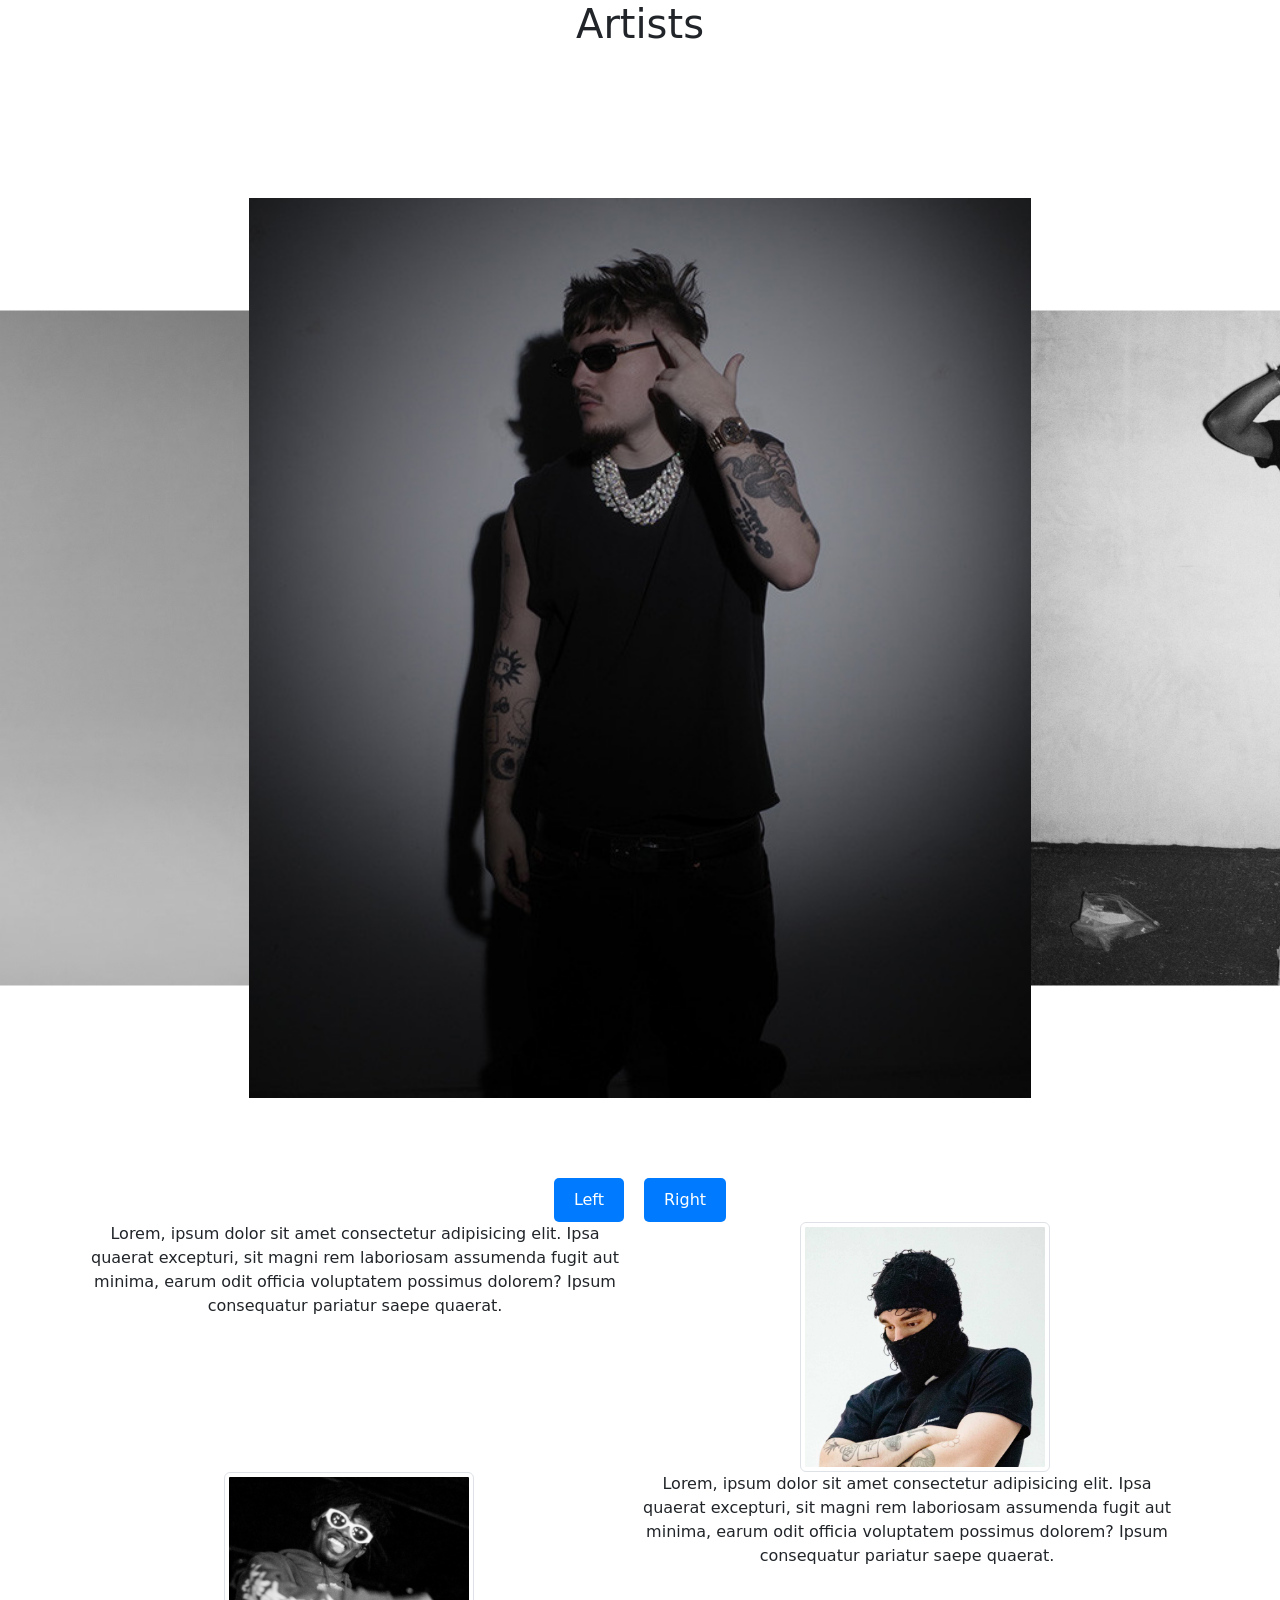
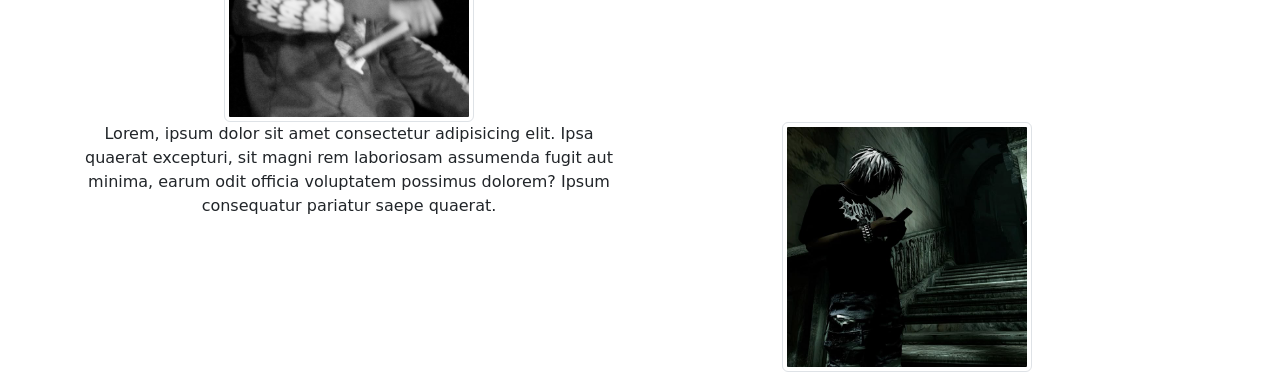
==== artists.html @ 081e4369 "alapok carousel megcsinalva, buttonok meg rosszak" ====
<!DOCTYPE html>
<html lang="hu">

<head>
    <meta charset="utf-8">
    <meta name="viewport" content="width=device-width, initial-scale=1">
    <title>Artists</title>
    <link href="https://cdn.jsdelivr.net/npm/bootstrap@5.3.8/dist/css/bootstrap.min.css" rel="stylesheet"
        integrity="sha384-sRIl4kxILFvY47J16cr9ZwB07vP4J8+LH7qKQnuqkuIAvNWLzeN8tE5YBujZqJLB" crossorigin="anonymous">
    <link rel="stylesheet" href="artits.css">
</head>

<body>
    <main class="container text-center">
        <h1>Artists</h1>
        <div class="carousel-wrapper">
            <div id="artistCarousel" class="carousel-container">
                <div class="carousel-card" id="carti">
                    <img src="képek/carti.png" class="carousel-img"  id="cartikep" alt="carti" title="carti">
                </div>
                <div class="carousel-card" id="yeat">
                    <img src="képek/yeat.png" class="carousel-img" id="yeatkep" alt="yeat" title="yeat">
                </div>
                <div class="carousel-card" id="ken">
                    <img src="képek/ken.png" class="carousel-img" id="kenkep" alt="ken" title="ken">
                </div>
            </div>
            <div class="carousel-controls">
                <button id="prevBtn" class="carousel-btn">Left</button>
                <button id="nextBtn" class="carousel-btn">Right</button>
            </div>
        </div>
        <div class="row">
            <div class="col">
                Lorem, ipsum dolor sit amet consectetur adipisicing elit. Ipsa quaerat excepturi, sit magni rem
                laboriosam assumenda fugit aut minima, earum odit officia voluptatem possimus dolorem? Ipsum consequatur
                pariatur saepe quaerat.
            </div>
            <div class="col" id="yeatszoveg">
                <img src="képek/yeatpfp.png" class="img-thumbnail" id="yeatpfp" alt="yeatpfp" title="yeatpfp">
            </div>
            <div class="row">
                <div class="col">
                    <img src="képek/cartipfp.png" class="img-thumbnail" id="cartipfp" alt="cartipfp" title="cartipfp">
                </div>
                <div class="col">
                    Lorem, ipsum dolor sit amet consectetur adipisicing elit. Ipsa quaerat excepturi, sit magni rem
                    laboriosam assumenda fugit aut minima, earum odit officia voluptatem possimus dolorem? Ipsum consequatur
                    pariatur saepe quaerat.
                </div>
            </div>
            <div class="row">
                <div class="col">
                    Lorem, ipsum dolor sit amet consectetur adipisicing elit. Ipsa quaerat excepturi, sit magni rem
                    laboriosam assumenda fugit aut minima, earum odit officia voluptatem possimus dolorem? Ipsum consequatur
                    pariatur saepe quaerat.
                </div>
                <div class="col">
                    <img src="képek/kenpfp.png" class="img-thumbnail" id="kenpfp" alt="kenpfp" title="kenpfp">
                </div>
            </div>
        </div>
    </main>
























    <script src="https://cdn.jsdelivr.net/npm/bootstrap@5.3.8/dist/js/bootstrap.bundle.min.js"
        integrity="sha384-FKyoEForCGlyvwx9Hj09JcYn3nv7wiPVlz7YYwJrWVcXK/BmnVDxM+D2scQbITxI"
        crossorigin="anonymous"></script>
    <script>
        const cards = document.querySelectorAll('.carousel-card');
        const prevBtn = document.getElementById('prevBtn');
        const nextBtn = document.getElementById('nextBtn');
        const carousel = document.getElementById('artistCarousel');
        
        let cardOrder = ['carti', 'yeat', 'ken']; // left, center, right

        function updatePositions() {
            cards.forEach(card => {
                card.classList.remove('center', 'left', 'right');
            });
            
            // Assign positions based on current order
            document.getElementById(cardOrder[0]).classList.add('left');
            document.getElementById(cardOrder[1]).classList.add('center');
            document.getElementById(cardOrder[2]).classList.add('right');
        }

        function rotateRight() {
            // Add animation class
            cards.forEach(card => card.classList.add('animating'));
            
            // Rotate order clockwise: right -> center -> left -> right
            const last = cardOrder.pop();
            cardOrder.unshift(last);
            
            // Update positions after animation
            setTimeout(() => {
                updatePositions();
                cards.forEach(card => card.classList.remove('animating'));
            }, 600);
        }

        function rotateLeft() {
            // Add animation class
            cards.forEach(card => card.classList.add('animating'));
            
            // Rotate order counter-clockwise: left -> right -> center -> left
            const first = cardOrder.shift();
            cardOrder.push(first);
            
            // Update positions after animation
            setTimeout(() => {
                updatePositions();
                cards.forEach(card => card.classList.remove('animating'));
            }, 600);
        }

        // Initialize positions
        updatePositions();

        prevBtn.addEventListener('click', rotateLeft);
        nextBtn.addEventListener('click', rotateRight);
    </script>
</body>

</html>
---- artits.css ----
body{

}
#prevBtn{
    
}
#nextBtn{
    
}
.carousel-wrapper {
    margin-top: 100px;
}
.carousel-controls {
    display: flex;
    align-items: center;
    justify-content: center;
    gap: 20px;
    margin-top: 30px;
}
.carousel-btn {
    padding: 10px 20px;
    font-size: 16px;
    background-color: #007bff;
    color: white;
    border: none;
    border-radius: 5px;
    cursor: pointer;
    transition: background-color 0.3s;
}
.carousel-btn:hover {
    background-color: #0056b3;
}
#artistCarousel{
    position: relative;
    width: 100%;
    max-width: 1300px;
    height: 1000px;
    margin: 0 auto;
    perspective: 1000px;
}
.carousel-container{
    position: relative;
    width: 100%;
    height: 100%;
}
.carousel-card{
    position: absolute;
    width: 100%;
    height: 1000px;
    border-radius: 10px;
    transition: all 1s ease-in-out;
    display: flex;
    align-items: center;
    justify-content: center;
    top: 50%;
    left: 50%;
    transform: translate(-50%, -50%);
}
.carousel-card.center {
    z-index: 30;
    width: 100%;
    height: 1000px;
    filter: brightness(1);
}
.carousel-card.left {
    z-index: 20;
    transform: translate(calc(-95% - 180px), -50%) scale(0.75);
    filter: grayscale(1);
}
.carousel-card.right {
    z-index: 20;
    transform: translate(calc(-5% + 180px), -50%) scale(0.75);
    filter: grayscale(1);
}

@keyframes rotateCarousel {
    0% {
        opacity: 1;
    }
    50% {
        opacity: 0.8;
    }
    100% {
        opacity: 1;
    }
}
.carousel-img{
    width: 100%;
    height: 100%;
    object-fit: cover;
}
#yeatpfp{
    width: 250px;
    height: 250px;
}
#cartipfp{
    width: 250px;
    height: 250px;
}
#kenpfp{
    width: 250px;
    height: 250px;
}
#cartikep{
    width: 70%;
    height: 90%;
}
#yeatkep{
    width: 70%;
    height: 90%;
}
#kenkep{
    width: 70%;
    height: 90%;
}
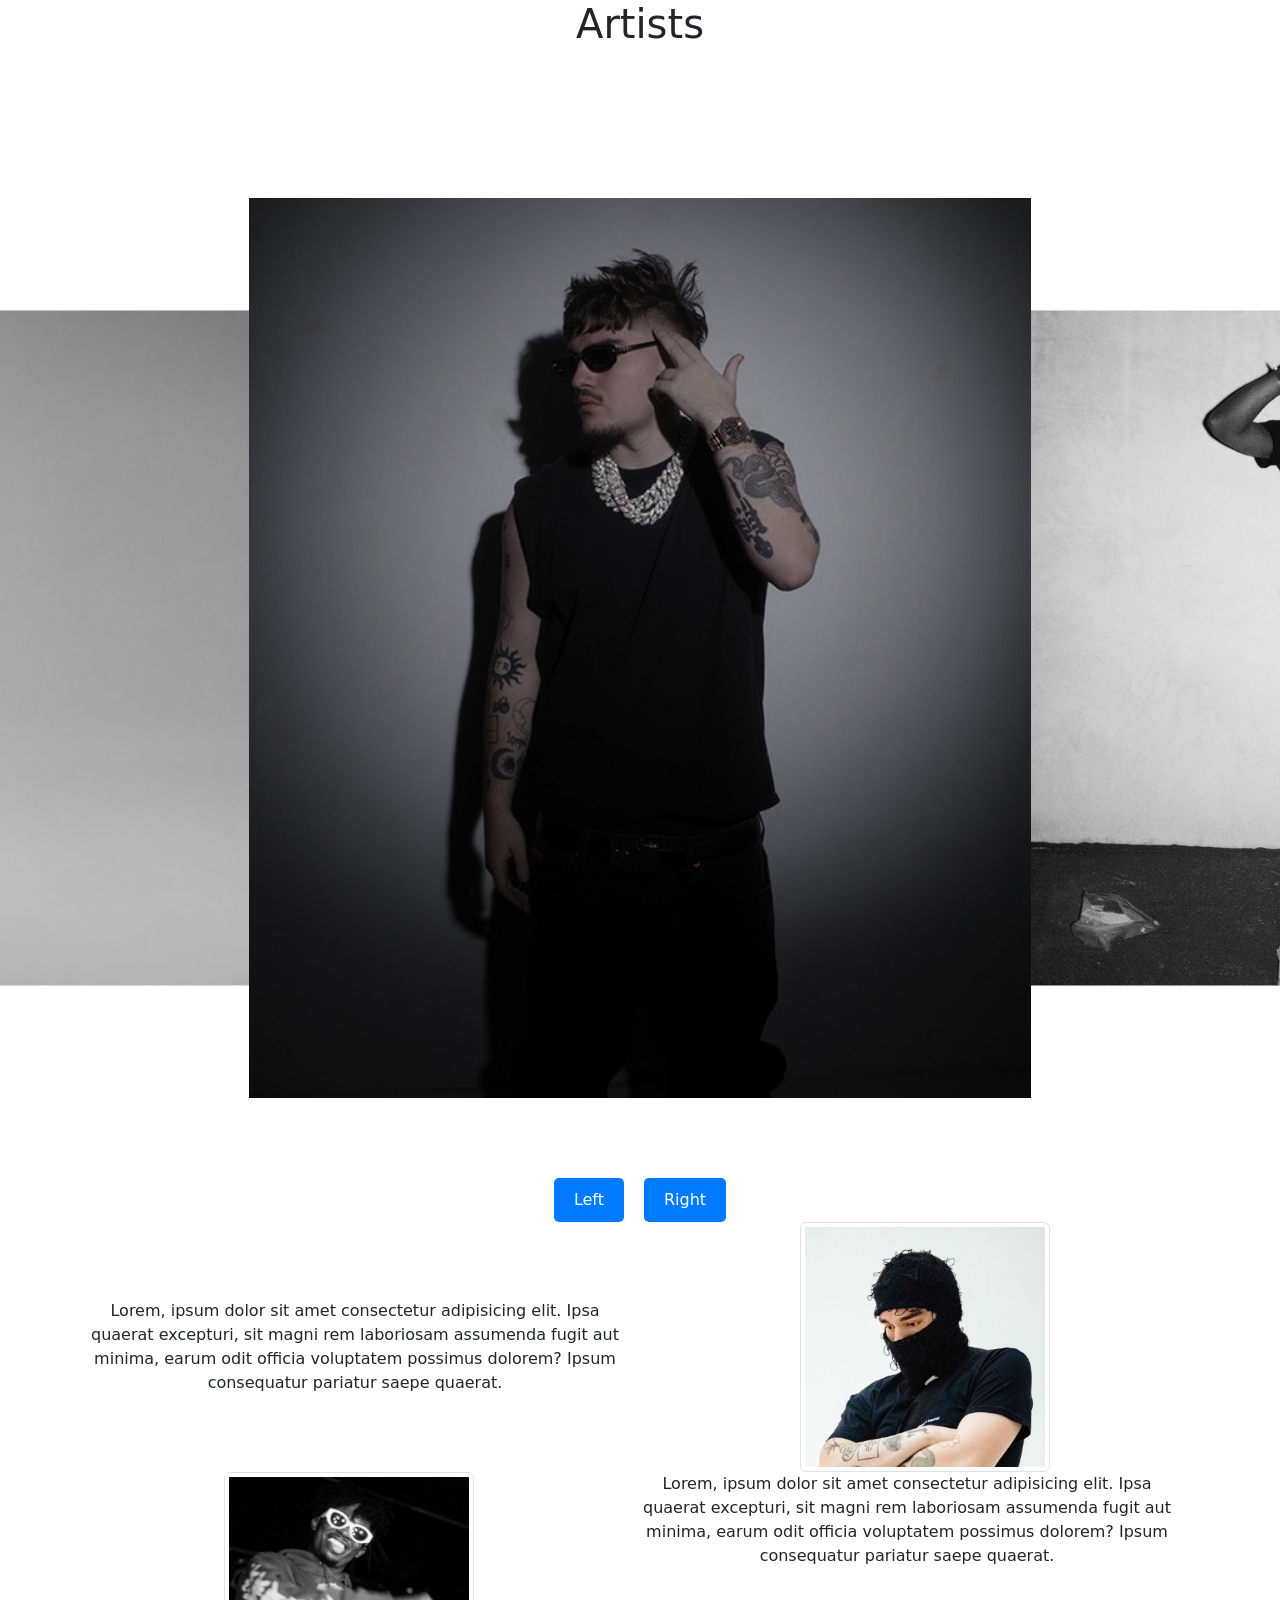
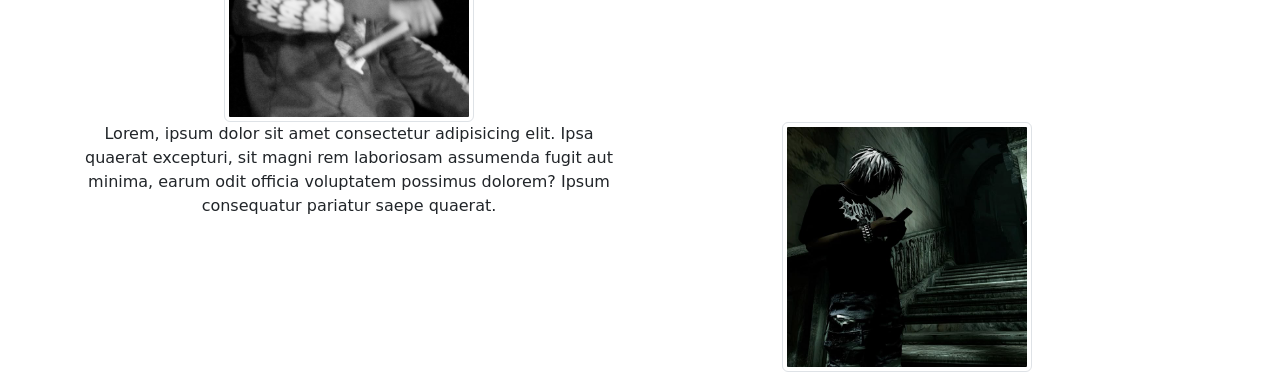
==== commit 7db0bd2e: "update" ====
--- a/artists.html
+++ b/artists.html
@@ -30,7 +30,7 @@
                 <button id="nextBtn" class="carousel-btn">Right</button>
             </div>
         </div>
-        <div class="row">
+        <div class="row align-items-center">
             <div class="col">
                 Lorem, ipsum dolor sit amet consectetur adipisicing elit. Ipsa quaerat excepturi, sit magni rem
                 laboriosam assumenda fugit aut minima, earum odit officia voluptatem possimus dolorem? Ipsum consequatur
@@ -94,28 +94,24 @@
         const nextBtn = document.getElementById('nextBtn');
         const carousel = document.getElementById('artistCarousel');
         
-        let cardOrder = ['carti', 'yeat', 'ken']; // left, center, right
+        let cardOrder = ['carti', 'yeat', 'ken'];
 
         function updatePositions() {
             cards.forEach(card => {
                 card.classList.remove('center', 'left', 'right');
             });
             
-            // Assign positions based on current order
             document.getElementById(cardOrder[0]).classList.add('left');
             document.getElementById(cardOrder[1]).classList.add('center');
             document.getElementById(cardOrder[2]).classList.add('right');
         }
 
         function rotateRight() {
-            // Add animation class
             cards.forEach(card => card.classList.add('animating'));
             
-            // Rotate order clockwise: right -> center -> left -> right
             const last = cardOrder.pop();
             cardOrder.unshift(last);
             
-            // Update positions after animation
             setTimeout(() => {
                 updatePositions();
                 cards.forEach(card => card.classList.remove('animating'));
@@ -123,21 +119,18 @@
         }
 
         function rotateLeft() {
-            // Add animation class
             cards.forEach(card => card.classList.add('animating'));
-            
-            // Rotate order counter-clockwise: left -> right -> center -> left
+
             const first = cardOrder.shift();
             cardOrder.push(first);
             
-            // Update positions after animation
+
             setTimeout(() => {
                 updatePositions();
                 cards.forEach(card => card.classList.remove('animating'));
             }, 600);
         }
 
-        // Initialize positions
         updatePositions();
 
         prevBtn.addEventListener('click', rotateLeft);
--- a/artits.css
+++ b/artits.css
@@ -2,13 +2,12 @@
 
 }
 #prevBtn{
-    
 }
 #nextBtn{
-    
 }
 .carousel-wrapper {
     margin-top: 100px;
+    position: relative;
 }
 .carousel-controls {
     display: flex;
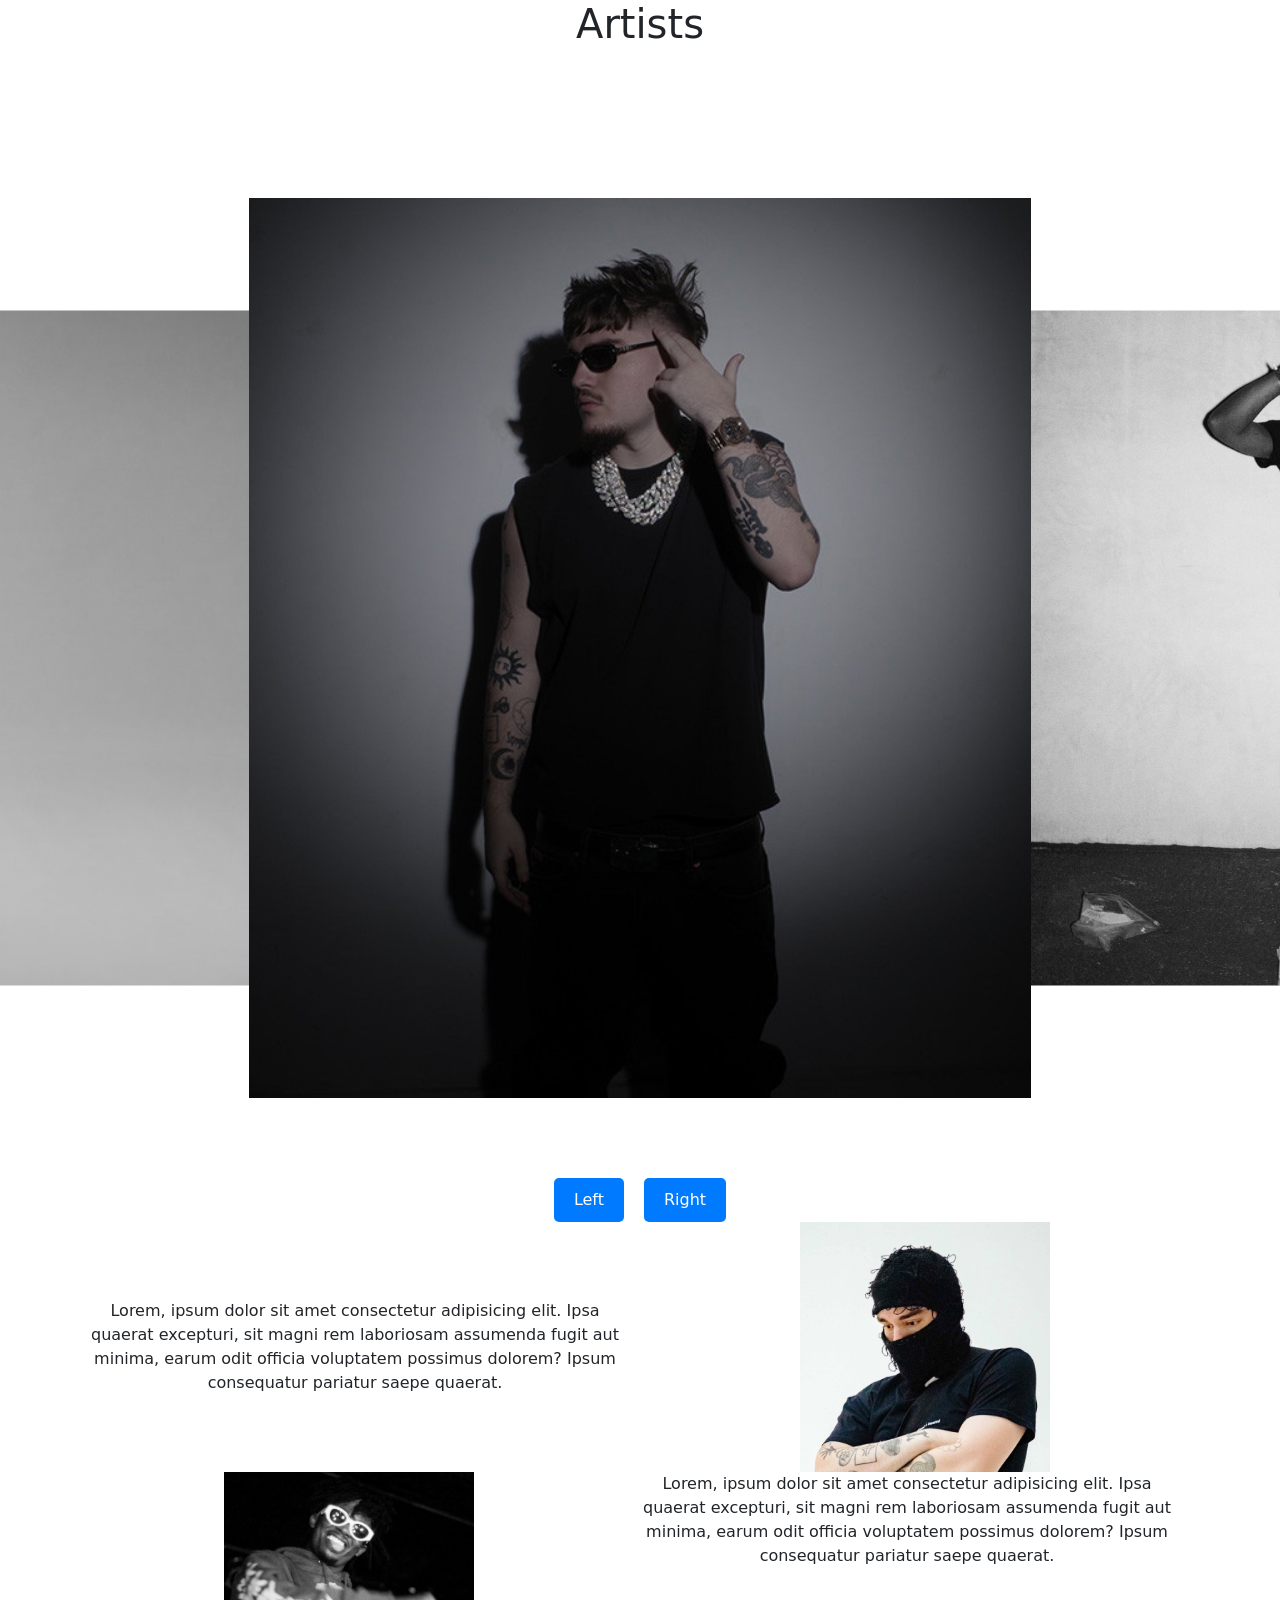
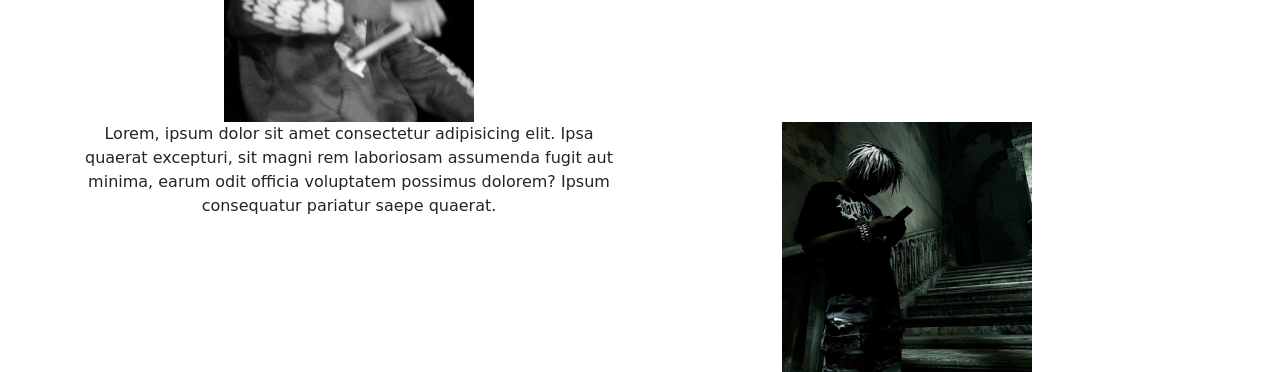
==== commit 64bbaa1d: "eloadok oldal design nelkul" ====
--- a/artists.html
+++ b/artists.html
@@ -37,11 +37,11 @@
                 pariatur saepe quaerat.
             </div>
             <div class="col" id="yeatszoveg">
-                <img src="képek/yeatpfp.png" class="img-thumbnail" id="yeatpfp" alt="yeatpfp" title="yeatpfp">
+                <img src="képek/yeatpfp.png" class="img-fluid" id="yeatpfp" alt="yeatpfp" title="yeatpfp">
             </div>
             <div class="row">
                 <div class="col">
-                    <img src="képek/cartipfp.png" class="img-thumbnail" id="cartipfp" alt="cartipfp" title="cartipfp">
+                    <img src="képek/cartipfp.png" class="img-fluid" id="cartipfp" alt="cartipfp" title="cartipfp">
                 </div>
                 <div class="col">
                     Lorem, ipsum dolor sit amet consectetur adipisicing elit. Ipsa quaerat excepturi, sit magni rem
@@ -56,7 +56,7 @@
                     pariatur saepe quaerat.
                 </div>
                 <div class="col">
-                    <img src="képek/kenpfp.png" class="img-thumbnail" id="kenpfp" alt="kenpfp" title="kenpfp">
+                    <img src="képek/kenpfp.png" class="img-fluid" id="kenpfp" alt="kenpfp" title="kenpfp">
                 </div>
             </div>
         </div>
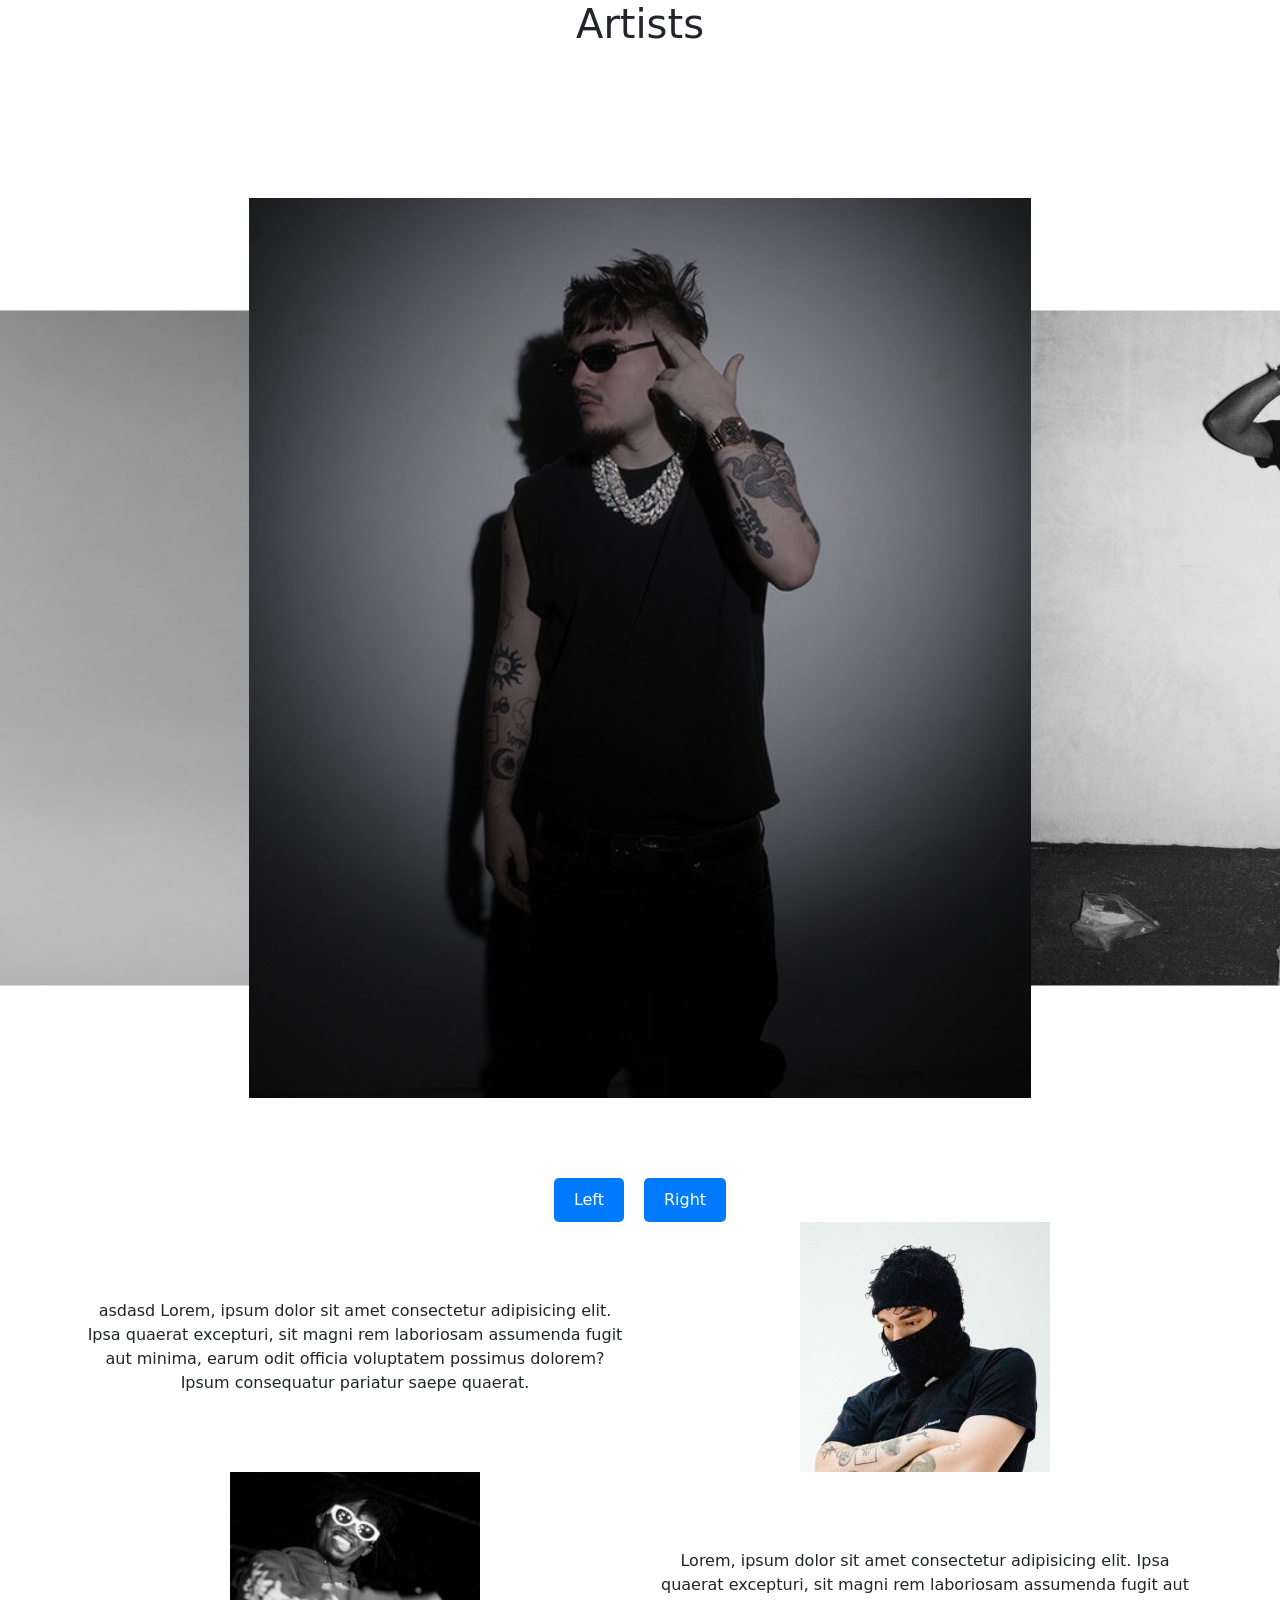
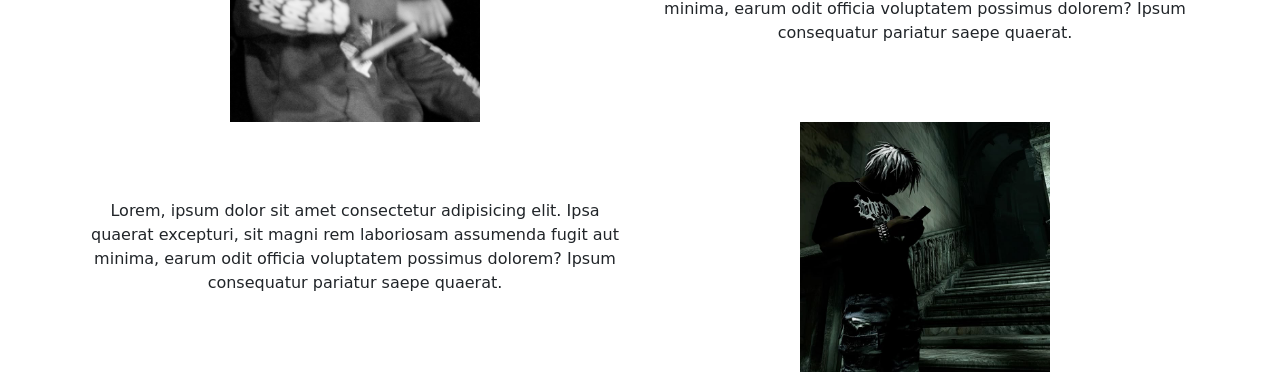
==== commit f99687cd: "artist summary megjavitasas" ====
--- a/artists.html
+++ b/artists.html
@@ -16,7 +16,7 @@
         <div class="carousel-wrapper">
             <div id="artistCarousel" class="carousel-container">
                 <div class="carousel-card" id="carti">
-                    <img src="képek/carti.png" class="carousel-img"  id="cartikep" alt="carti" title="carti">
+                    <img src="képek/carti.png" class="carousel-img" id="cartikep" alt="carti" title="carti">
                 </div>
                 <div class="carousel-card" id="yeat">
                     <img src="képek/yeat.png" class="carousel-img" id="yeatkep" alt="yeat" title="yeat">
@@ -30,34 +30,32 @@
                 <button id="nextBtn" class="carousel-btn">Right</button>
             </div>
         </div>
-        <div class="row align-items-center">
+        <div class="row row-cols-2 align-items-center">
             <div class="col">
-                Lorem, ipsum dolor sit amet consectetur adipisicing elit. Ipsa quaerat excepturi, sit magni rem
+                asdasd Lorem, ipsum dolor sit amet consectetur adipisicing elit. Ipsa quaerat excepturi, sit magni rem
                 laboriosam assumenda fugit aut minima, earum odit officia voluptatem possimus dolorem? Ipsum consequatur
                 pariatur saepe quaerat.
             </div>
             <div class="col" id="yeatszoveg">
                 <img src="képek/yeatpfp.png" class="img-fluid" id="yeatpfp" alt="yeatpfp" title="yeatpfp">
             </div>
-            <div class="row">
-                <div class="col">
-                    <img src="képek/cartipfp.png" class="img-fluid" id="cartipfp" alt="cartipfp" title="cartipfp">
-                </div>
-                <div class="col">
-                    Lorem, ipsum dolor sit amet consectetur adipisicing elit. Ipsa quaerat excepturi, sit magni rem
-                    laboriosam assumenda fugit aut minima, earum odit officia voluptatem possimus dolorem? Ipsum consequatur
-                    pariatur saepe quaerat.
-                </div>
+            <div class="col">
+                <img src="képek/cartipfp.png" class="img-fluid" id="cartipfp" alt="cartipfp" title="cartipfp">
             </div>
-            <div class="row">
-                <div class="col">
-                    Lorem, ipsum dolor sit amet consectetur adipisicing elit. Ipsa quaerat excepturi, sit magni rem
-                    laboriosam assumenda fugit aut minima, earum odit officia voluptatem possimus dolorem? Ipsum consequatur
-                    pariatur saepe quaerat.
-                </div>
-                <div class="col">
-                    <img src="képek/kenpfp.png" class="img-fluid" id="kenpfp" alt="kenpfp" title="kenpfp">
-                </div>
+            <div class="col">
+                Lorem, ipsum dolor sit amet consectetur adipisicing elit. Ipsa quaerat excepturi, sit magni rem
+                laboriosam assumenda fugit aut minima, earum odit officia voluptatem possimus dolorem? Ipsum
+                consequatur
+                pariatur saepe quaerat.
+            </div>
+            <div class="col">
+                Lorem, ipsum dolor sit amet consectetur adipisicing elit. Ipsa quaerat excepturi, sit magni rem
+                laboriosam assumenda fugit aut minima, earum odit officia voluptatem possimus dolorem? Ipsum
+                consequatur
+                pariatur saepe quaerat.
+            </div>
+            <div class="col">
+                <img src="képek/kenpfp.png" class="img-fluid" id="kenpfp" alt="kenpfp" title="kenpfp">
             </div>
         </div>
     </main>
@@ -93,14 +91,14 @@
         const prevBtn = document.getElementById('prevBtn');
         const nextBtn = document.getElementById('nextBtn');
         const carousel = document.getElementById('artistCarousel');
-        
+
         let cardOrder = ['carti', 'yeat', 'ken'];
 
         function updatePositions() {
             cards.forEach(card => {
                 card.classList.remove('center', 'left', 'right');
             });
-            
+
             document.getElementById(cardOrder[0]).classList.add('left');
             document.getElementById(cardOrder[1]).classList.add('center');
             document.getElementById(cardOrder[2]).classList.add('right');
@@ -108,10 +106,10 @@
 
         function rotateRight() {
             cards.forEach(card => card.classList.add('animating'));
-            
+
             const last = cardOrder.pop();
             cardOrder.unshift(last);
-            
+
             setTimeout(() => {
                 updatePositions();
                 cards.forEach(card => card.classList.remove('animating'));
@@ -123,7 +121,7 @@
 
             const first = cardOrder.shift();
             cardOrder.push(first);
-            
+
 
             setTimeout(() => {
                 updatePositions();
--- a/artits.css
+++ b/artits.css
@@ -2,6 +2,7 @@
 
 }
 #prevBtn{
+
 }
 #nextBtn{
 }
@@ -36,11 +37,6 @@
     height: 1000px;
     margin: 0 auto;
     perspective: 1000px;
-}
-.carousel-container{
-    position: relative;
-    width: 100%;
-    height: 100%;
 }
 .carousel-card{
     position: absolute;
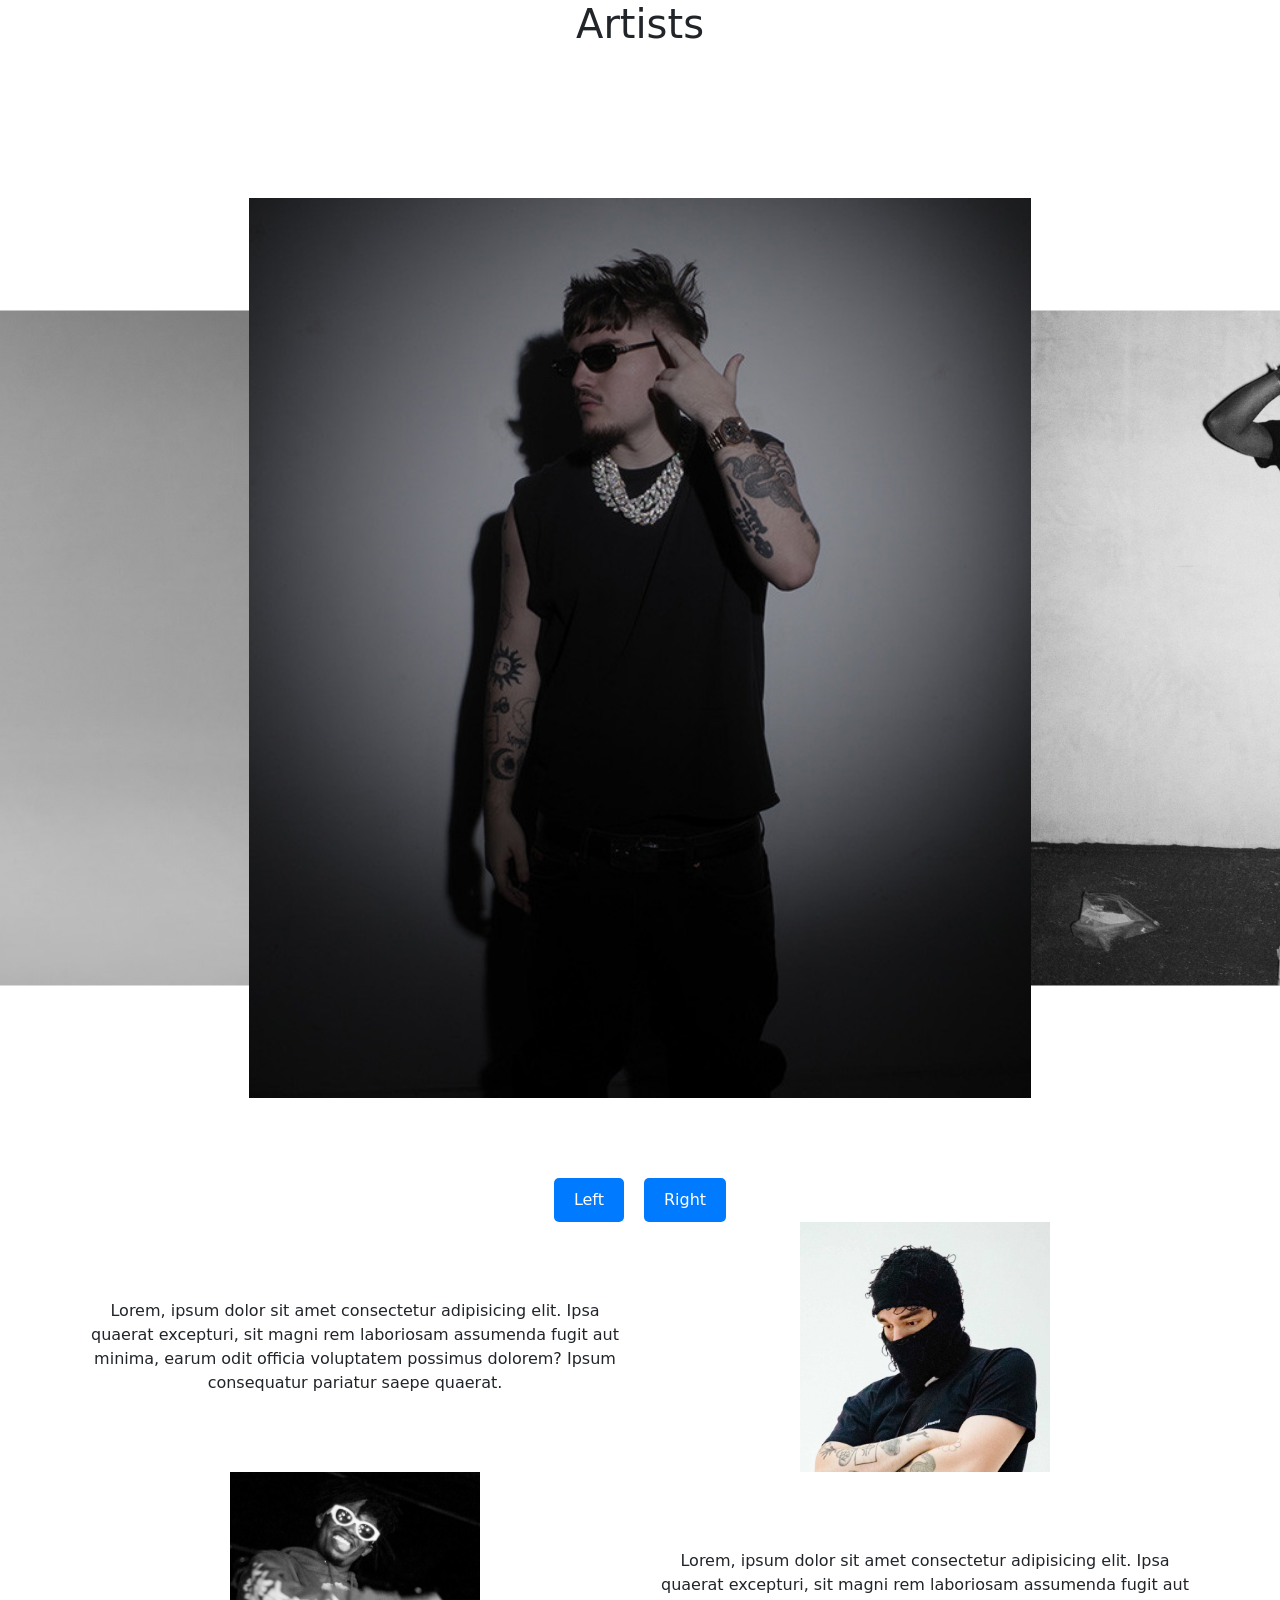
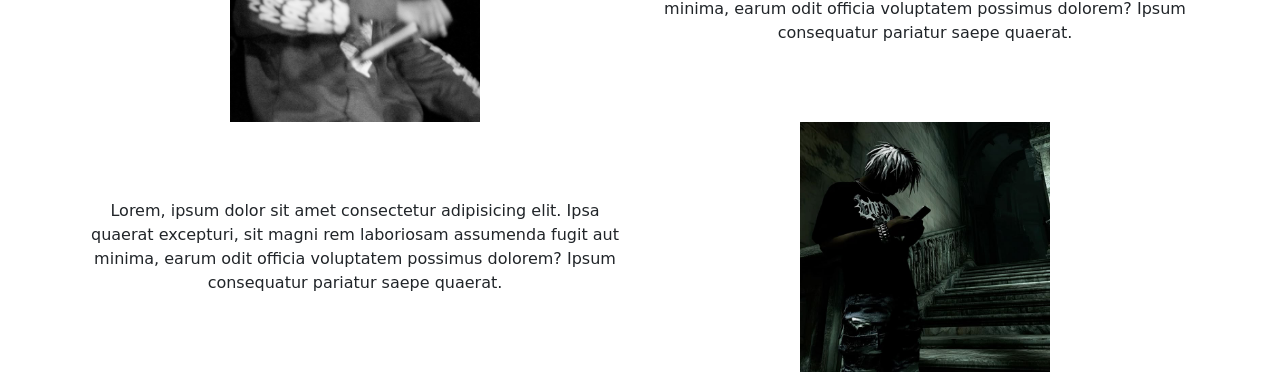
==== commit 2d3d7b7c: "Update artists.html" ====
--- a/artists.html
+++ b/artists.html
@@ -32,7 +32,7 @@
         </div>
         <div class="row row-cols-2 align-items-center">
             <div class="col">
-                asdasd Lorem, ipsum dolor sit amet consectetur adipisicing elit. Ipsa quaerat excepturi, sit magni rem
+                Lorem, ipsum dolor sit amet consectetur adipisicing elit. Ipsa quaerat excepturi, sit magni rem
                 laboriosam assumenda fugit aut minima, earum odit officia voluptatem possimus dolorem? Ipsum consequatur
                 pariatur saepe quaerat.
             </div>
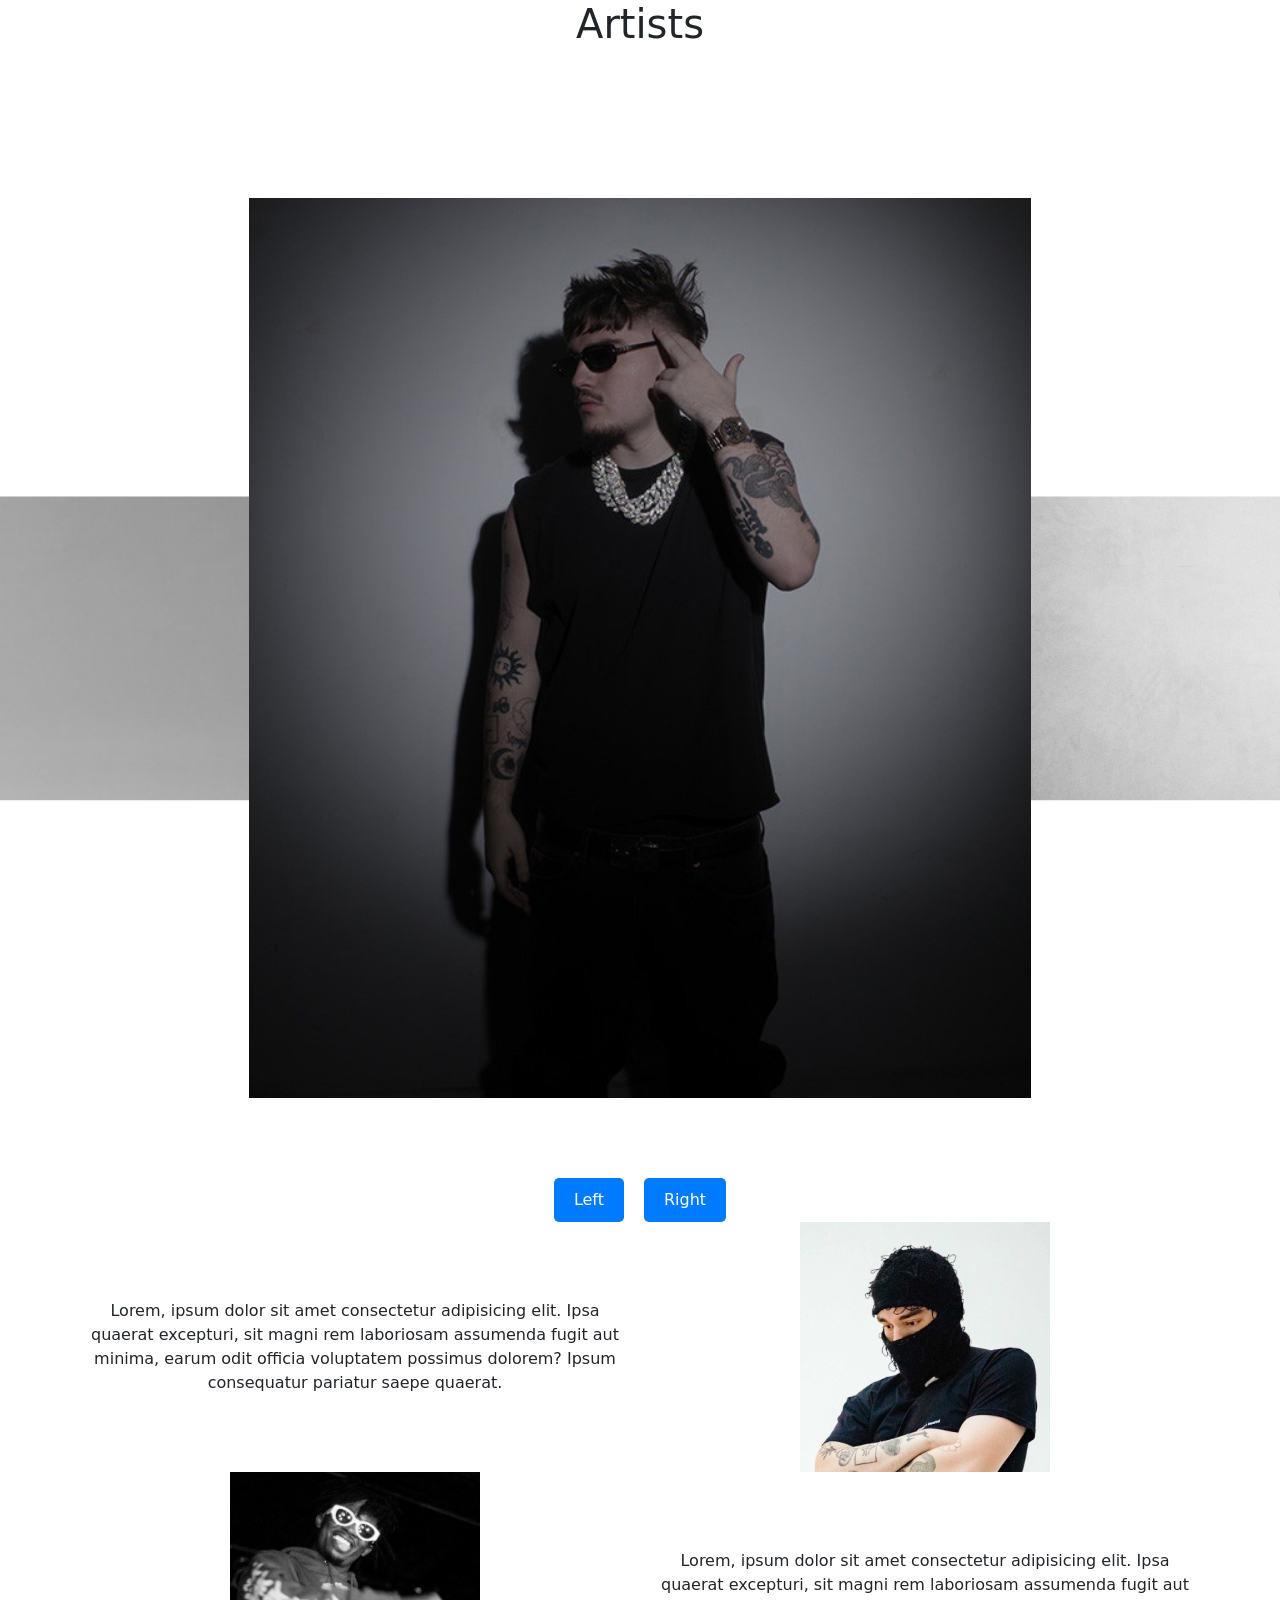
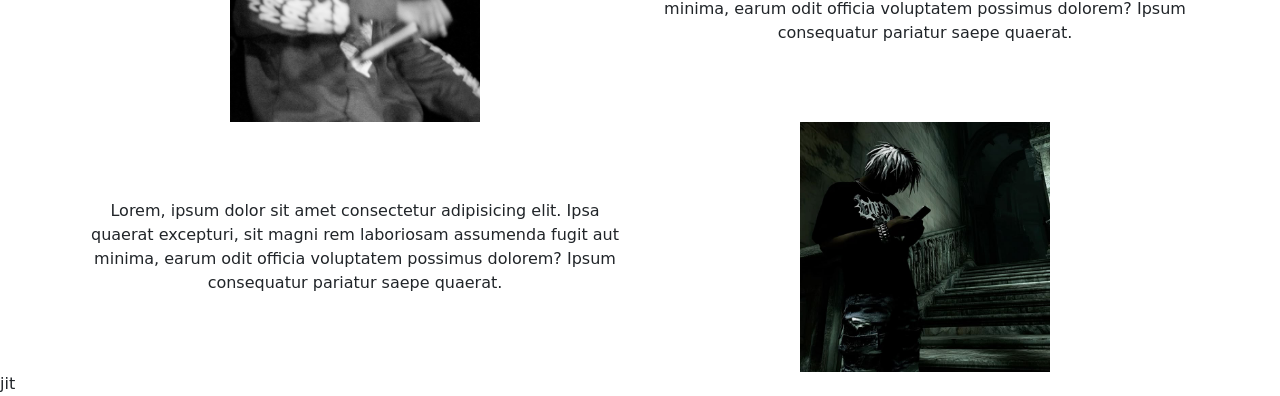
==== commit 840e6adc: "vh-val kell ugyeskedni" ====
--- a/artists.html
+++ b/artists.html
@@ -59,7 +59,7 @@
             </div>
         </div>
     </main>
-
+jit
 
 
 
--- a/artits.css
+++ b/artits.css
@@ -41,7 +41,7 @@
 .carousel-card{
     position: absolute;
     width: 100%;
-    height: 1000px;
+    height: 50vh;
     border-radius: 10px;
     transition: all 1s ease-in-out;
     display: flex;
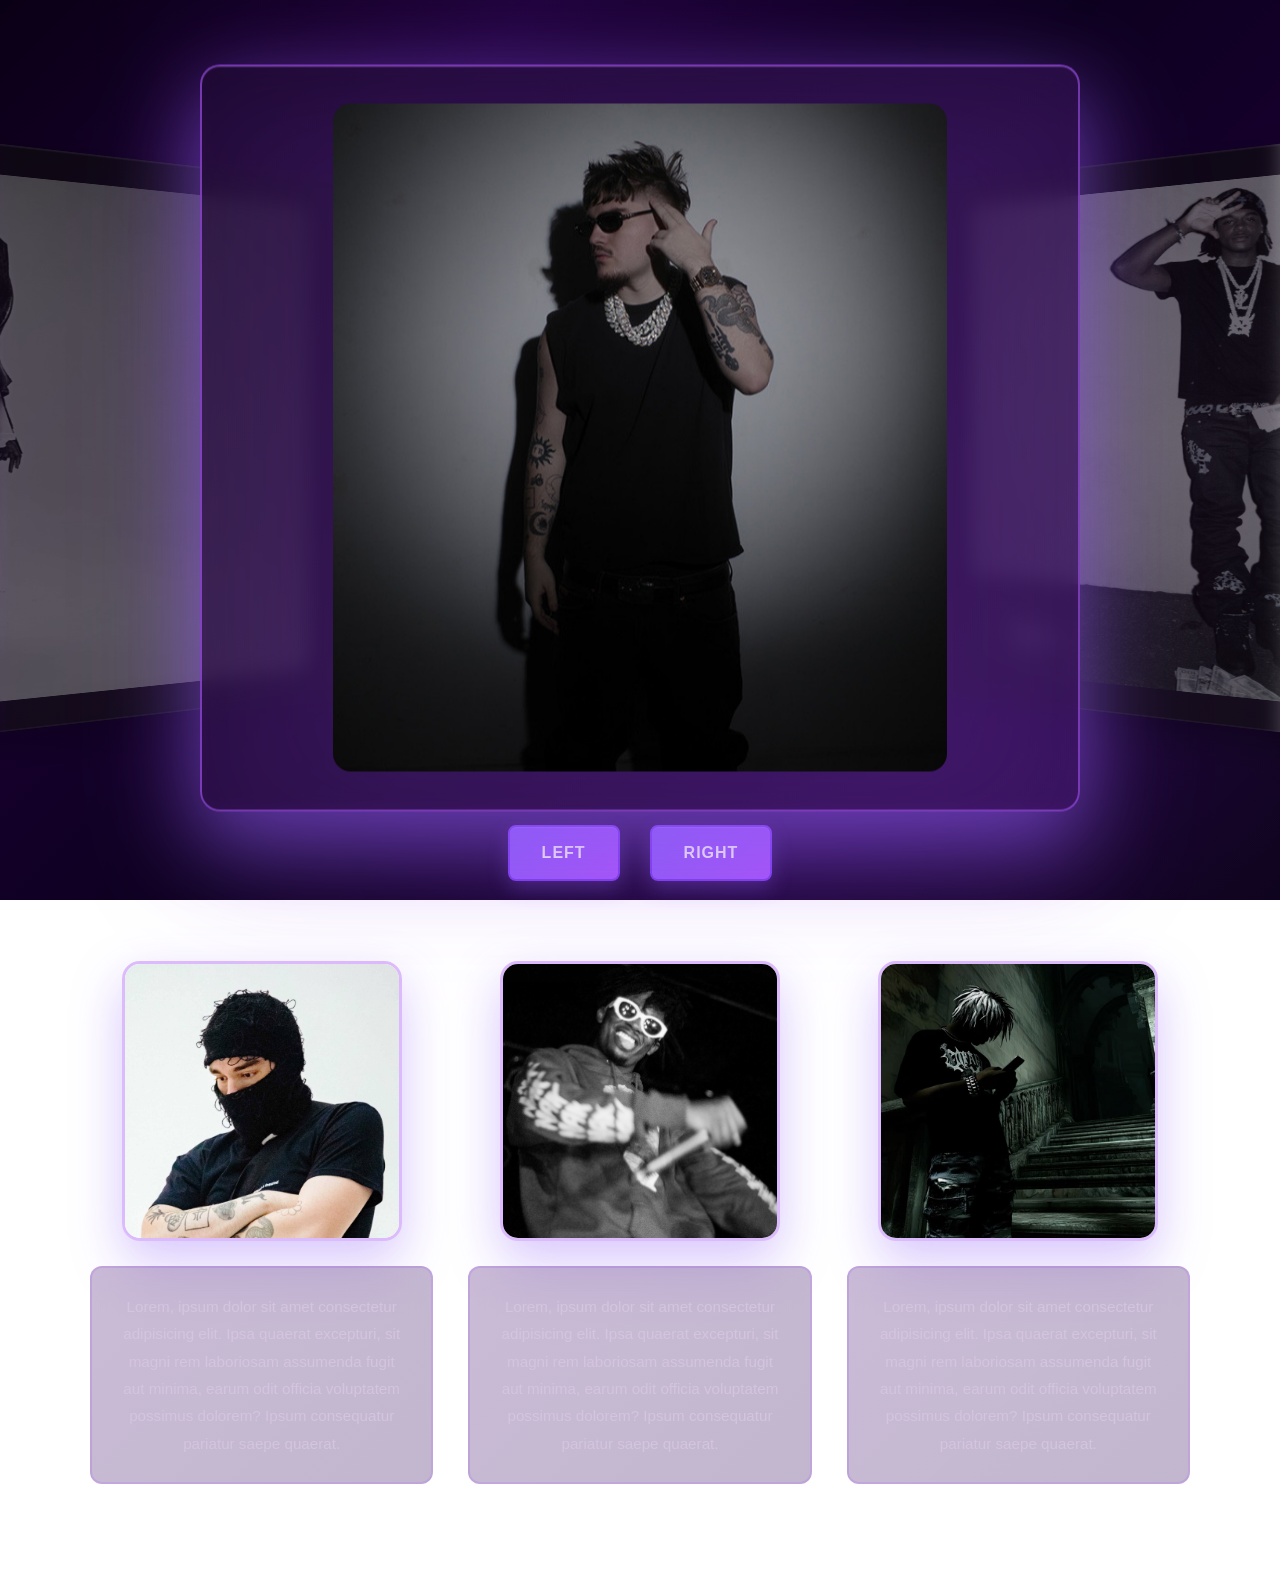
==== commit b1c7f26b: "nagyjabol kesz artist oldal" ====
--- a/artists.html
+++ b/artists.html
@@ -12,7 +12,6 @@
 
 <body>
     <main class="container text-center">
-        <h1>Artists</h1>
         <div class="carousel-wrapper">
             <div id="artistCarousel" class="carousel-container">
                 <div class="carousel-card" id="carti">
@@ -30,37 +29,27 @@
                 <button id="nextBtn" class="carousel-btn">Right</button>
             </div>
         </div>
-        <div class="row row-cols-2 align-items-center">
-            <div class="col">
-                Lorem, ipsum dolor sit amet consectetur adipisicing elit. Ipsa quaerat excepturi, sit magni rem
-                laboriosam assumenda fugit aut minima, earum odit officia voluptatem possimus dolorem? Ipsum consequatur
-                pariatur saepe quaerat.
+        <div class="artists-container">
+            <div class="artist-card">
+                <img src="képek/yeatpfp.png" class="artist-img" alt="yeat">
+                <div class="artist-text">
+                    Lorem, ipsum dolor sit amet consectetur adipisicing elit. Ipsa quaerat excepturi, sit magni rem laboriosam assumenda fugit aut minima, earum odit officia voluptatem possimus dolorem? Ipsum consequatur pariatur saepe quaerat.
+                </div>
             </div>
-            <div class="col" id="yeatszoveg">
-                <img src="képek/yeatpfp.png" class="img-fluid" id="yeatpfp" alt="yeatpfp" title="yeatpfp">
+            <div class="artist-card">
+                <img src="képek/cartipfp.png" class="artist-img" alt="carti">
+                <div class="artist-text">
+                    Lorem, ipsum dolor sit amet consectetur adipisicing elit. Ipsa quaerat excepturi, sit magni rem laboriosam assumenda fugit aut minima, earum odit officia voluptatem possimus dolorem? Ipsum consequatur pariatur saepe quaerat.
+                </div>
             </div>
-            <div class="col">
-                <img src="képek/cartipfp.png" class="img-fluid" id="cartipfp" alt="cartipfp" title="cartipfp">
-            </div>
-            <div class="col">
-                Lorem, ipsum dolor sit amet consectetur adipisicing elit. Ipsa quaerat excepturi, sit magni rem
-                laboriosam assumenda fugit aut minima, earum odit officia voluptatem possimus dolorem? Ipsum
-                consequatur
-                pariatur saepe quaerat.
-            </div>
-            <div class="col">
-                Lorem, ipsum dolor sit amet consectetur adipisicing elit. Ipsa quaerat excepturi, sit magni rem
-                laboriosam assumenda fugit aut minima, earum odit officia voluptatem possimus dolorem? Ipsum
-                consequatur
-                pariatur saepe quaerat.
-            </div>
-            <div class="col">
-                <img src="képek/kenpfp.png" class="img-fluid" id="kenpfp" alt="kenpfp" title="kenpfp">
+            <div class="artist-card">
+                <img src="képek/kenpfp.png" class="artist-img" alt="ken">
+                <div class="artist-text">
+                    Lorem, ipsum dolor sit amet consectetur adipisicing elit. Ipsa quaerat excepturi, sit magni rem laboriosam assumenda fugit aut minima, earum odit officia voluptatem possimus dolorem? Ipsum consequatur pariatur saepe quaerat.
+                </div>
             </div>
         </div>
     </main>
-jit
-
 
 
 
--- a/artits.css
+++ b/artits.css
@@ -1,71 +1,264 @@
-body{
-
-}
-#prevBtn{
-
-}
-#nextBtn{
-}
+* {
+    margin: 0;
+    padding: 0;
+    box-sizing: border-box;
+}
+
+body {
+    background: linear-gradient(135deg, #0a0015 0%, #1a0033 25%, #0d001f 50%, #1a0033 75%, #0a0015 100%);
+    background-attachment: fixed;
+    color: #e0d5e8;
+    font-family: 'Segoe UI', Tahoma, Geneva, Verdana, sans-serif;
+    position: relative;
+    overflow-x: hidden;
+    min-height: 100vh;
+}
+
+
+body::before {
+    content: '';
+    position: fixed;
+    top: 0;
+    left: 0;
+    width: 100%;
+    height: 100%;
+    background: radial-gradient(ellipse at 20% 50%, rgba(168, 85, 247, 0.08) 0%, transparent 50%),
+                radial-gradient(ellipse at 80% 80%, rgba(139, 92, 246, 0.08) 0%, transparent 50%),
+                radial-gradient(ellipse at 40% 0%, rgba(147, 51, 234, 0.06) 0%, transparent 40%);
+    pointer-events: none;
+    z-index: 1;
+}
+
+main {
+    position: relative;
+    z-index: 2;
+}
+
+main h1 {
+    font-size: 3.5rem;
+    font-weight: 700;
+    margin-top: 40px;
+    margin-bottom: 20px;
+    background: linear-gradient(135deg, #d8b4fe 0%, #a78bfa 50%, #c084fc 100%);
+    -webkit-background-clip: text;
+    -webkit-text-fill-color: transparent;
+    background-clip: text;
+    text-shadow: 0 0 30px rgba(168, 85, 247, 0.3);
+    letter-spacing: 2px;
+}
+
+@media (max-width: 768px) {
+    main h1 {
+        font-size: 2.2rem;
+    }
+}
+
+@media (max-width: 576px) {
+    main h1 {
+        font-size: 1.75rem;
+        margin-top: 25px;
+    }
+}
+
 .carousel-wrapper {
-    margin-top: 100px;
+    margin-top: 60px;
     position: relative;
 }
+
 .carousel-controls {
     display: flex;
     align-items: center;
     justify-content: center;
-    gap: 20px;
-    margin-top: 30px;
-}
+    gap: 30px;
+    margin-top: 50px;
+    flex-wrap: wrap;
+}
+
+@media (max-width: 768px) {
+    .carousel-controls {
+        gap: 15px;
+        margin-top: 35px;
+    }
+}
+
+@media (max-width: 576px) {
+    .carousel-controls {
+        gap: 12px;
+        margin-top: 25px;
+    }
+}
+
 .carousel-btn {
-    padding: 10px 20px;
+    padding: 14px 32px;
     font-size: 16px;
-    background-color: #007bff;
-    color: white;
-    border: none;
-    border-radius: 5px;
+    font-weight: 600;
+    background: linear-gradient(135deg, #8b5cf6 0%, #a855f7 100%);
+    color: #ffffff;
+    border: 2px solid #7c3aed;
+    border-radius: 8px;
     cursor: pointer;
-    transition: background-color 0.3s;
-}
+    transition: all 0.4s cubic-bezier(0.4, 0, 0.2, 1);
+    box-shadow: 0 8px 20px rgba(139, 92, 246, 0.3), inset 0 1px 0 rgba(255, 255, 255, 0.1);
+    text-transform: uppercase;
+    letter-spacing: 1px;
+}
+
 .carousel-btn:hover {
-    background-color: #0056b3;
+    background: linear-gradient(135deg, #a855f7 0%, #d946ef 100%);
+    border-color: #ec4899;
+    box-shadow: 0 12px 30px rgba(168, 85, 247, 0.5), inset 0 1px 0 rgba(255, 255, 255, 0.2);
+    transform: translateY(-2px);
+}
+
+.carousel-btn:active {
+    transform: translateY(0);
+    box-shadow: 0 4px 12px rgba(168, 85, 247, 0.4);
+}
+
+@media (max-width: 768px) {
+    .carousel-btn {
+        padding: 11px 24px;
+        font-size: 14px;
+    }
+}
+
+@media (max-width: 576px) {
+    .carousel-btn {
+        padding: 9px 16px;
+        font-size: 12px;
+        letter-spacing: 0.5px;
+    }
+}
+
+#prevBtn {
+    
+}
+
+#nextBtn {
+    
 }
 #artistCarousel{
     position: relative;
     width: 100%;
-    max-width: 1300px;
-    height: 1000px;
-    margin: 0 auto;
-    perspective: 1000px;
-}
+    height: 75vh;
+    margin: auto;
+    perspective: 1200px;
+}
+
+@media (max-width: 992px) {
+    #artistCarousel {
+        height: 65vh;
+    }
+}
+
+@media (max-width: 768px) {
+    #artistCarousel {
+        height: 55vh;
+    }
+}
+
+@media (max-width: 576px) {
+    #artistCarousel {
+        height: 40vh;
+    }
+}
+
 .carousel-card{
     position: absolute;
-    width: 100%;
-    height: 50vh;
-    border-radius: 10px;
-    transition: all 1s ease-in-out;
+    width: 80%;
+    height: 85vh;
+    border-radius: 20px;
+    transition: all 1s cubic-bezier(0.4, 0, 0.2, 1);
     display: flex;
     align-items: center;
     justify-content: center;
     top: 50%;
     left: 50%;
     transform: translate(-50%, -50%);
-}
+    background: linear-gradient(135deg, rgba(30, 10, 50, 0.7), rgba(60, 20, 100, 0.7));
+    backdrop-filter: blur(10px);
+    border: 2px solid rgba(168, 85, 247, 0.3);
+    box-shadow: 0 20px 60px rgba(0, 0, 0, 0.5), inset 0 1px 0 rgba(255, 255, 255, 0.05);
+}
+
 .carousel-card.center {
     z-index: 30;
-    width: 100%;
-    height: 1000px;
-    filter: brightness(1);
-}
+    width: 80%;
+    height: 83vh;
+    filter: brightness(1) drop-shadow(0 25px 50px rgba(168, 85, 247, 0.4));
+    border-color: rgba(168, 85, 247, 0.6);
+    box-shadow: 0 30px 80px rgba(139, 92, 246, 0.5), inset 0 1px 0 rgba(255, 255, 255, 0.1);
+}
+
 .carousel-card.left {
     z-index: 20;
-    transform: translate(calc(-95% - 180px), -50%) scale(0.75);
-    filter: grayscale(1);
-}
+    transform: translate(calc(-95% - 180px), -50%) scale(0.75) rotateY(25deg);
+    filter: grayscale(0.8) brightness(0.7);
+    opacity: 0.6;
+}
+
 .carousel-card.right {
     z-index: 20;
-    transform: translate(calc(-5% + 180px), -50%) scale(0.75);
-    filter: grayscale(1);
+    transform: translate(calc(-5% + 180px), -50%) scale(0.75) rotateY(-25deg);
+    filter: grayscale(0.8) brightness(0.7);
+    opacity: 0.6;
+}
+
+@media (max-width: 992px) {
+    .carousel-card {
+        width: 85%;
+        height: 70vh;
+    }
+    
+    .carousel-card.center {
+        height: 68vh;
+    }
+    
+    .carousel-card.left {
+        transform: translate(calc(-95% - 130px), -50%) scale(0.65);
+    }
+    
+    .carousel-card.right {
+        transform: translate(calc(-5% + 130px), -50%) scale(0.65);
+    }
+}
+
+@media (max-width: 768px) {
+    .carousel-card {
+        width: 88%;
+        height: 60vh;
+    }
+    
+    .carousel-card.center {
+        height: 58vh;
+    }
+    
+    .carousel-card.left {
+        transform: translate(calc(-95% - 100px), -50%) scale(0.55);
+    }
+    
+    .carousel-card.right {
+        transform: translate(calc(-5% + 100px), -50%) scale(0.55);
+    }
+}
+
+@media (max-width: 576px) {
+    .carousel-card {
+        width: 90%;
+        height: 42vh;
+    }
+    
+    .carousel-card.center {
+        height: 40vh;
+    }
+    
+    .carousel-card.left {
+        transform: translate(calc(-90% - 50px), -50%) scale(0.4);
+    }
+    
+    .carousel-card.right {
+        transform: translate(calc(-10% + 50px), -50%) scale(0.4);
+    }
 }
 
 @keyframes rotateCarousel {
@@ -79,23 +272,60 @@
         opacity: 1;
     }
 }
+
 .carousel-img{
     width: 100%;
     height: 100%;
     object-fit: cover;
-}
+    position: relative;
+    border-radius: 18px;
+}
+
 #yeatpfp{
     width: 250px;
     height: 250px;
-}
+    border-radius: 15px;
+    border: 3px solid rgba(168, 85, 247, 0.4);
+    box-shadow: 0 15px 40px rgba(139, 92, 246, 0.3);
+    transition: all 0.4s ease;
+}
+
+#yeatpfp:hover {
+    border-color: rgba(168, 85, 247, 0.8);
+    box-shadow: 0 20px 60px rgba(168, 85, 247, 0.5);
+    transform: scale(1.05);
+}
+
 #cartipfp{
     width: 250px;
     height: 250px;
-}
+    border-radius: 15px;
+    border: 3px solid rgba(168, 85, 247, 0.4);
+    box-shadow: 0 15px 40px rgba(139, 92, 246, 0.3);
+    transition: all 0.4s ease;
+}
+
+#cartipfp:hover {
+    border-color: rgba(168, 85, 247, 0.8);
+    box-shadow: 0 20px 60px rgba(168, 85, 247, 0.5);
+    transform: scale(1.05);
+}
+
 #kenpfp{
     width: 250px;
     height: 250px;
-}
+    border-radius: 15px;
+    border: 3px solid rgba(168, 85, 247, 0.4);
+    box-shadow: 0 15px 40px rgba(139, 92, 246, 0.3);
+    transition: all 0.4s ease;
+}
+
+#kenpfp:hover {
+    border-color: rgba(168, 85, 247, 0.8);
+    box-shadow: 0 20px 60px rgba(168, 85, 247, 0.5);
+    transform: scale(1.05);
+}
+
 #cartikep{
     width: 70%;
     height: 90%;
@@ -108,3 +338,163 @@
     width: 70%;
     height: 90%;
 }
+
+/* Content section styling */
+.container {
+    padding: 40px 20px;
+}
+
+
+.artists-container {
+    display: grid;
+    grid-template-columns: repeat(3, 1fr);
+    gap: 35px;
+    margin-top: 80px;
+    margin-bottom: 60px;
+}
+
+.artist-card {
+    display: flex;
+    flex-direction: column;
+    align-items: center;
+    gap: 25px;
+    text-align: center;
+}
+
+.artist-img {
+    width: 100%;
+    max-width: 280px;
+    height: 280px;
+    border-radius: 18px;
+    border: 3px solid rgba(168, 85, 247, 0.4);
+    box-shadow: 0 20px 50px rgba(139, 92, 246, 0.35);
+    transition: all 0.5s cubic-bezier(0.4, 0, 0.2, 1);
+    object-fit: cover;
+}
+
+.artist-img:hover {
+    border-color: rgba(168, 85, 247, 0.8);
+    box-shadow: 0 25px 70px rgba(168, 85, 247, 0.6);
+    transform: scale(1.08) translateY(-10px);
+}
+
+.artist-text {
+    background: linear-gradient(135deg, rgba(80, 30, 120, 0.3), rgba(50, 15, 90, 0.3));
+    backdrop-filter: blur(12px);
+    border: 2px solid rgba(168, 85, 247, 0.2);
+    border-radius: 12px;
+    padding: 25px;
+    color: #d4c4df;
+    line-height: 1.8;
+    font-size: 0.95rem;
+    transition: all 0.4s ease;
+    min-height: 150px;
+    display: flex;
+    align-items: center;
+    justify-content: center;
+}
+
+.artist-text:hover {
+    border-color: rgba(168, 85, 247, 0.4);
+    background: linear-gradient(135deg, rgba(100, 40, 140, 0.4), rgba(70, 20, 110, 0.4));
+    box-shadow: 0 10px 30px rgba(139, 92, 246, 0.25);
+}
+
+@media (max-width: 1200px) {
+    .artists-container {
+        grid-template-columns: repeat(3, 1fr);
+        gap: 30px;
+        margin-top: 60px;
+    }
+    
+    .artist-img {
+        max-width: 240px;
+        height: 240px;
+    }
+}
+
+@media (max-width: 768px) {
+    .artists-container {
+        grid-template-columns: 1fr;
+        gap: 30px;
+        margin-top: 50px;
+    }
+    
+    .artist-card {
+        gap: 20px;
+    }
+    
+    .artist-img {
+        max-width: 100%;
+        height: auto;
+        min-height: 250px;
+    }
+    
+    .artist-text {
+        padding: 20px;
+        min-height: auto;
+    }
+}
+
+@media (max-width: 576px) {
+    .artists-container {
+        grid-template-columns: 1fr;
+        gap: 25px;
+        margin-top: 40px;
+        margin-bottom: 40px;
+    }
+    
+    .artist-card {
+        gap: 18px;
+    }
+    
+    .artist-img {
+        max-width: 100%;
+        height: auto;
+        min-height: 200px;
+        border-radius: 12px;
+    }
+    
+    .artist-text {
+        padding: 18px;
+        font-size: 0.9rem;
+        min-height: auto;
+        border-radius: 10px;
+    }
+}
+
+.row {
+    gap: 30px;
+    margin-top: 60px;
+}
+
+.col {
+    background: linear-gradient(135deg, rgba(60, 20, 100, 0.4), rgba(40, 10, 80, 0.4));
+    backdrop-filter: blur(15px);
+    border: 2px solid rgba(168, 85, 247, 0.25);
+    border-radius: 15px;
+    padding: 30px;
+    transition: all 0.4s ease;
+    box-shadow: 0 15px 40px rgba(0, 0, 0, 0.3), inset 0 1px 0 rgba(255, 255, 255, 0.05);
+}
+
+.col:hover {
+    border-color: rgba(168, 85, 247, 0.5);
+    background: linear-gradient(135deg, rgba(80, 30, 120, 0.5), rgba(60, 15, 100, 0.5));
+    box-shadow: 0 20px 60px rgba(139, 92, 246, 0.3), inset 0 1px 0 rgba(255, 255, 255, 0.1);
+    transform: translateY(-5px);
+}
+
+.col p {
+    line-height: 1.8;
+    font-size: 1rem;
+    color: #d4c4df;
+}
+
+.img-fluid {
+    transition: all 0.4s ease;
+}
+
+html{
+    scroll-behavior: smooth;
+}
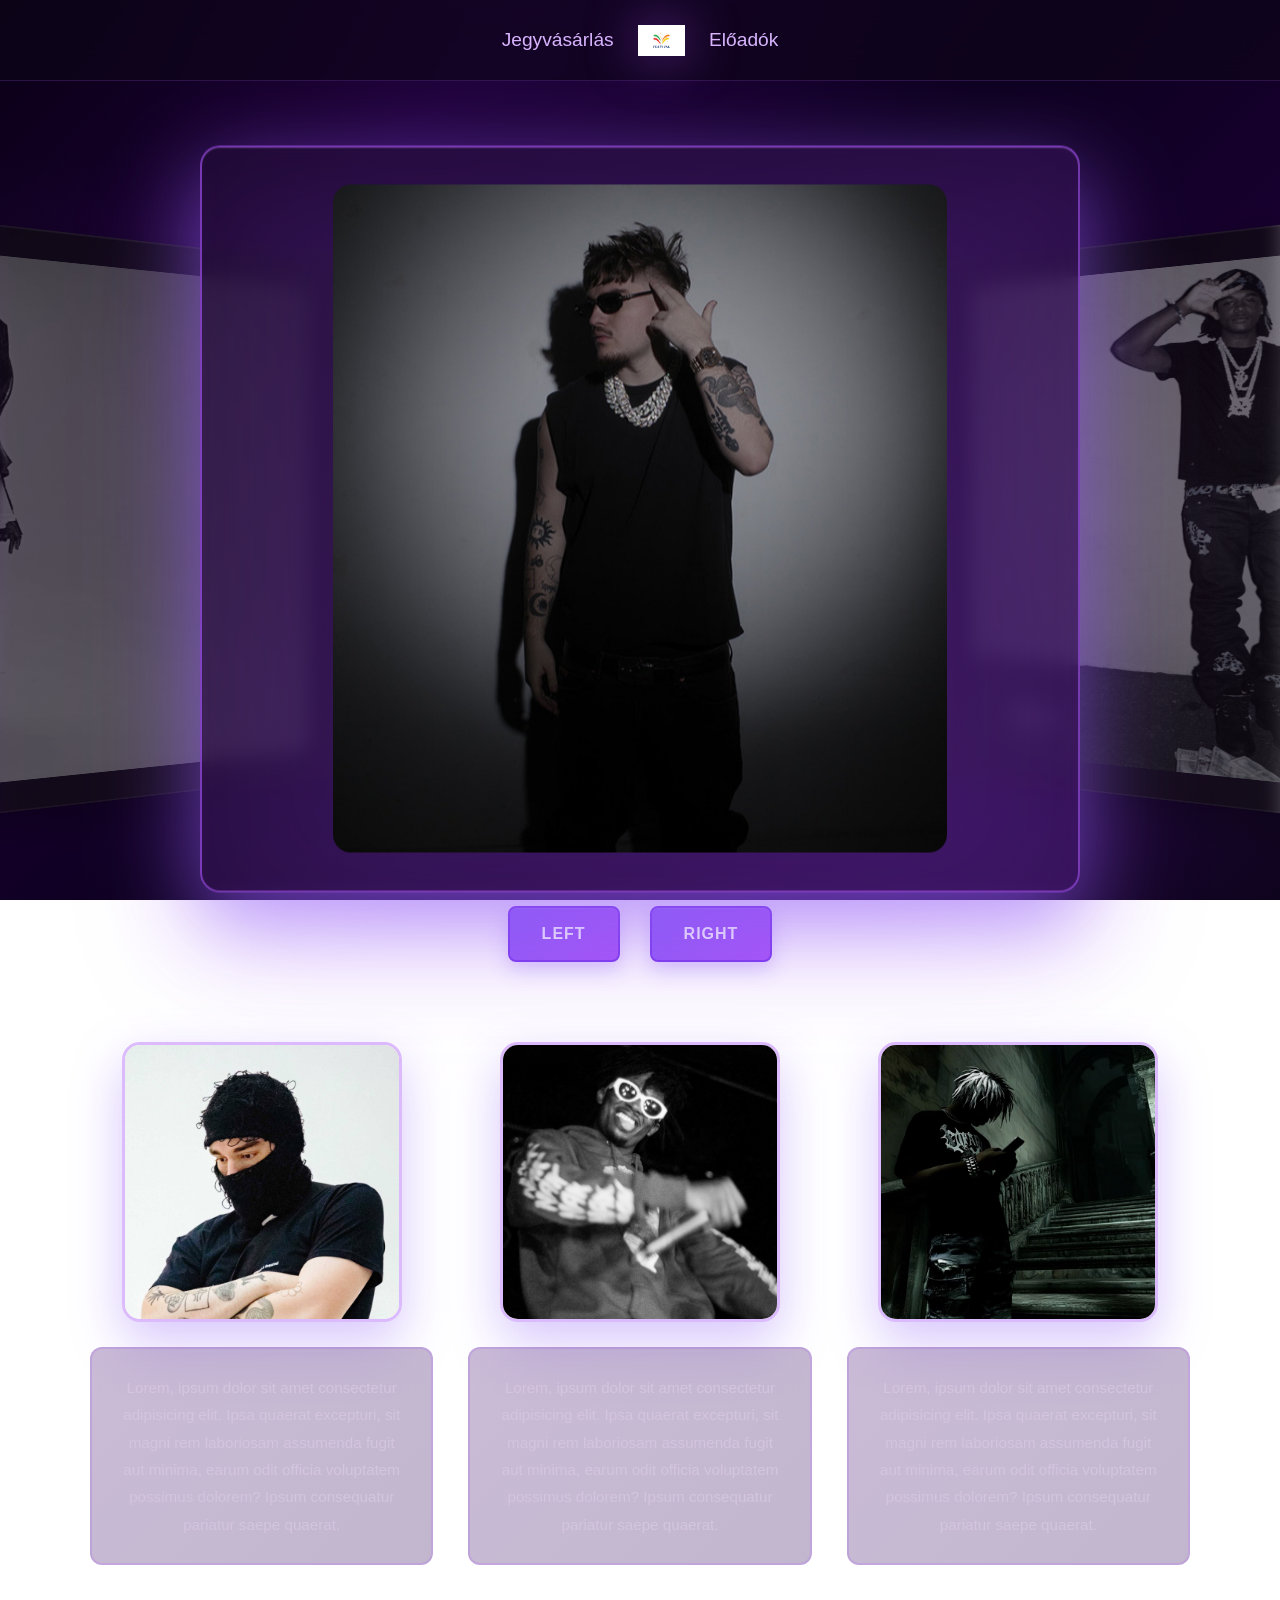
==== commit 617c72a2: "final_elotti igazitasok NEEDED: gombok fooldal gombok artist oldal" ====
--- a/artists.html
+++ b/artists.html
@@ -11,6 +11,30 @@
 </head>
 
 <body>
+    <nav class="navbar navbar-expand-lg">
+        <div class="container-fluid">
+            <button class="navbar-toggler" type="button" data-bs-toggle="collapse" data-bs-target="#navbarNav"
+                aria-controls="navbarNav" aria-expanded="false" aria-label="Toggle navigation">
+                <span class="navbar-toggler-icon"></span>
+            </button>
+            <div class="collapse navbar-collapse" id="navbarNav">
+                <ul class="navbar-nav justify-content-center w-100">
+                    <li class="nav-item">
+                        <a class="nav-link" href="jegyvasarlas.html">Jegyvásárlás</a>
+                    </li>
+                    <li>
+                        <a class="navbar-brand" href="index.html">
+                            <img src="képek/festivalogo.png" class="img-fluid"
+                                id="logokep" alt="">
+                        </a>
+                    </li>
+                    <li class="nav-item">
+                        <a class="nav-link" href="artists.html">Előadók</a>
+                    </li>
+                </ul>
+            </div>
+        </div>
+    </nav>
     <main class="container text-center">
         <div class="carousel-wrapper">
             <div id="artistCarousel" class="carousel-container">
--- a/artits.css
+++ b/artits.css
@@ -3,7 +3,112 @@
     padding: 0;
     box-sizing: border-box;
 }
-
+.navbar {
+    background: rgba(15, 5, 25, 0.65) !important;
+    backdrop-filter: blur(20px);
+    border-bottom: 1px solid rgba(168, 85, 247, 0.2);
+    padding: 0.35rem 0 !important;
+    position: relative;
+    z-index: 100;
+    height: 9vh;
+}
+
+.navbar .container-fluid {
+    display: flex;
+    align-items: center;
+    justify-content: center;
+}
+
+.navbar-nav {
+    gap: 1.5rem;
+    align-items: center;
+    justify-content: center;
+    width: 100%;
+}
+
+.navbar-toggler {
+    position: absolute;
+    left: 1rem;
+    border: 2px solid #a855f7 !important;
+    padding: 0.3rem 0.55rem;
+}
+
+.navbar-toggler:focus {
+    box-shadow: 0 0 0 0.25rem rgba(168, 85, 247, 0.25) !important;
+}
+
+.navbar-toggler-icon {
+    background-image: url("data:image/svg+xml,%3csvg xmlns='http://www.w3.org/2000/svg' viewBox='0 0 30 30'%3e%3cpath stroke='rgba(216,180,254,1)' stroke-linecap='round' stroke-miterlimit='10' stroke-width='2' d='M4 7h22M4 15h22M4 23h22'/%3e%3c/svg%3e") !important;
+}
+
+@media (max-width: 991px) {
+    .navbar-brand {
+        display: none;
+    }
+    
+    .navbar-nav {
+        flex-direction: column;
+        gap: 0.75rem;
+        text-align: center;
+        padding: 1rem 0;
+    }
+    
+    .nav-link {
+        padding: 0.5rem 0 !important;
+    }
+    
+    .navbar .container-fluid {
+        justify-content: flex-start;
+    }
+}
+
+.nav-link {
+    color: #d8b4fe !important;
+    font-weight: 500;
+    font-size: 1.2rem;
+    position: relative;
+    transition: all 0.3s ease;
+    padding: 0.2rem 0 !important;
+    margin: 0 !important;
+    display: flex;
+    align-items: center;
+}
+
+.nav-link::after {
+    content: '';
+    position: absolute;
+    width: 0;
+    height: 2px;
+    bottom: -5px;
+    left: 50%;
+    background: linear-gradient(90deg, #a855f7, #d946ef);
+    transition: all 0.3s ease;
+    transform: translateX(-50%);
+}
+
+.nav-link:hover {
+    color: #d946ef !important;
+    text-shadow: 0 0 10px rgba(168, 85, 247, 0.5);
+}
+
+.nav-link:hover::after {
+    width: 100%;
+}
+
+.navbar-brand {
+    height: 16px;
+    width: auto;
+    filter: drop-shadow(0 0 10px rgba(168, 85, 247, 0.3));
+    height: 30px;
+    max-width: 180px;
+    margin: 40px auto 30px;
+    filter: drop-shadow(0 0 25px rgba(168, 85, 247, 0.5));
+}
+#logokep{
+    height: 3.5vh;
+    width: auto;
+    align-items: center;
+}
 body {
     background: linear-gradient(135deg, #0a0015 0%, #1a0033 25%, #0d001f 50%, #1a0033 75%, #0a0015 100%);
     background-attachment: fixed;
@@ -129,14 +234,6 @@
         letter-spacing: 0.5px;
     }
 }
-
-#prevBtn {
-    
-}
-
-#nextBtn {
-    
-}
 #artistCarousel{
     position: relative;
     width: 100%;
